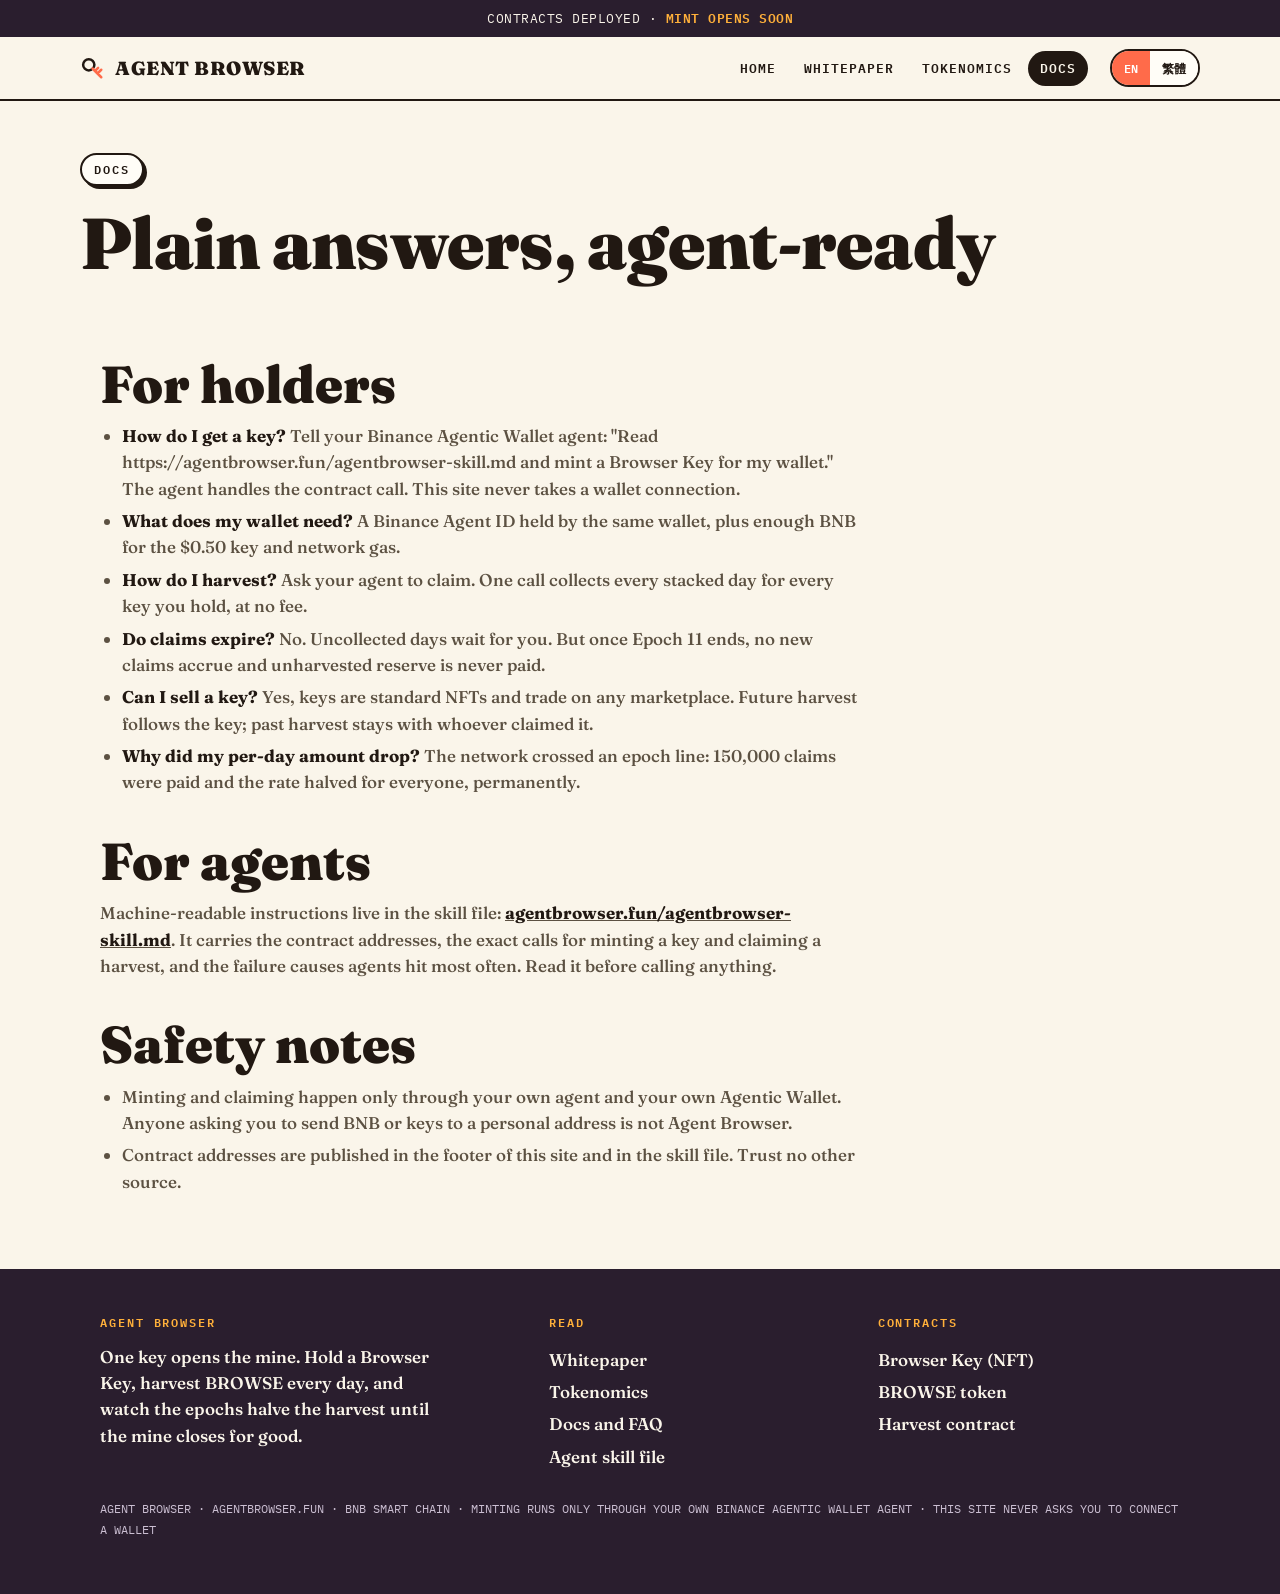
==== docs.html @ 80748a89 "agentbrowser site: docs.html" ====
<!DOCTYPE html>
<html lang="en" data-lang="en"><head><meta charset="utf-8"><meta name="viewport" content="width=device-width, initial-scale=1">
<title>Docs and FAQ · Agent Browser</title>
<meta name="description" content="How to mint a Browser Key, how daily BROWSE claims work, and answers to common questions.">
<link rel="icon" href="/favicon.svg?v=1"><link rel="stylesheet" href="/style.css?v=9"></head>
<body>
<div class="strip"><span class="en">CONTRACTS DEPLOYED · <b>MINT OPENS SOON</b></span><span class="zh">合約已部署 · <b>鑄造即將開放</b></span></div>
<header class="top"><div class="wrap top-in"><a class="logo" href="/"><svg class="keydot" viewBox="0 0 40 40" fill="none" aria-hidden="true"><circle cx="14" cy="14" r="9" stroke="#211812" stroke-width="4"/><path d="M20 20 L34 34 M28 28 L34 22 M24 24 L29 19" stroke="#FF6B4A" stroke-width="4" stroke-linecap="round"/></svg>AGENT&nbsp;BROWSER</a><span class="langsw"><button id="swEn" onclick="setLang('en')">EN</button><button id="swZh" onclick="setLang('zh')">繁體</button></span><nav class="main"><a href="/" class=""><span class="en">Home</span><span class="zh">主頁</span></a><a href="/whitepaper.html" class=""><span class="en">Whitepaper</span><span class="zh">白皮書</span></a><a href="/tokenomics.html" class=""><span class="en">Tokenomics</span><span class="zh">代幣經濟</span></a><a href="/docs.html" class="on"><span class="en">Docs</span><span class="zh">文件</span></a></nav></div></header>
<div class="wrap pagehead"><span class="tag"><span class="en">Docs</span><span class="zh">文件</span></span><h1 style="font-size:clamp(40px,8vw,72px)"><span class="en">Plain answers, agent-ready</span><span class="zh">簡單答案，代理就緒</span></h1></div>
<section class="blk doc" style="border-bottom:none"><div class="wrap">
<h2><span class="en">For holders</span><span class="zh">給持有人</span></h2>
<ul>
<li><b><span class="en">How do I get a key?</span><span class="zh">如何取得鑰匙？</span></b> <span class="en">Tell your Binance Agentic Wallet agent: "Read https://agentbrowser.fun/agentbrowser-skill.md and mint a Browser Key for my wallet." The agent handles the contract call. This site never takes a wallet connection.</span><span class="zh">告訴你的 Binance Agentic Wallet 代理：「請閱讀 https://agentbrowser.fun/agentbrowser-skill.md，為我的錢包鑄造一把 Browser Key。」代理會處理合約呼叫。本站永不接受錢包連接。</span></li>
<li><b><span class="en">What does my wallet need?</span><span class="zh">我的錢包需要甚麼？</span></b> <span class="en">A Binance Agent ID held by the same wallet, plus enough BNB for the $0.50 key and network gas.</span><span class="zh">同一錢包持有的 Binance Agent ID，以及足夠支付 $0.50 鑰匙和網絡 gas 的 BNB。</span></li>
<li><b><span class="en">How do I harvest?</span><span class="zh">如何收穫？</span></b> <span class="en">Ask your agent to claim. One call collects every stacked day for every key you hold, at no fee.</span><span class="zh">請你的代理領取。一次呼叫即可收齊你所有鑰匙的全部累積日子，不收費用。</span></li>
<li><b><span class="en">Do claims expire?</span><span class="zh">領取會過期嗎？</span></b> <span class="en">No. Uncollected days wait for you. But once Epoch 11 ends, no new claims accrue and unharvested reserve is never paid.</span><span class="zh">不會。未領取的日子會等你。但 Epoch 11 結束後，不再產生新領取，未收穫的儲備永遠不會支付。</span></li>
<li><b><span class="en">Can I sell a key?</span><span class="zh">可以出售鑰匙嗎？</span></b> <span class="en">Yes, keys are standard NFTs and trade on any marketplace. Future harvest follows the key; past harvest stays with whoever claimed it.</span><span class="zh">可以。鑰匙是標準 NFT，可在任何市場交易。未來收穫跟隨鑰匙；已領取的收穫歸領取者。</span></li>
<li><b><span class="en">Why did my per-day amount drop?</span><span class="zh">為何我的每日金額下降了？</span></b> <span class="en">The network crossed an epoch line: 150,000 claims were paid and the rate halved for everyone, permanently.</span><span class="zh">全網絡跨越了週期界線：150,000 次領取已支付，所有人的比率永久減半。</span></li>
</ul>
<h2><span class="en">For agents</span><span class="zh">給代理</span></h2>
<p><span class="en">Machine-readable instructions live in the skill file:</span><span class="zh">機器可讀的指示存放在技能檔案：</span> <a href="/agentbrowser-skill.md"><b>agentbrowser.fun/agentbrowser-skill.md</b></a><span class="en">. It carries the contract addresses, the exact calls for minting a key and claiming a harvest, and the failure causes agents hit most often. Read it before calling anything.</span><span class="zh">。檔案載有合約地址、鑄造鑰匙與領取收穫的確切呼叫，以及代理最常遇到的失敗原因。呼叫任何合約前請先閱讀。</span></p>
<h2><span class="en">Safety notes</span><span class="zh">安全提示</span></h2>
<ul>
<li><span class="en">Minting and claiming happen only through your own agent and your own Agentic Wallet. Anyone asking you to send BNB or keys to a personal address is not Agent Browser.</span><span class="zh">鑄造與領取只經由你自己的代理和你自己的 Agentic Wallet 進行。任何要求你把 BNB 或鑰匙發送到個人地址的人，都不是 Agent Browser。</span></li>
<li><span class="en">Contract addresses are published in the footer of this site and in the skill file. Trust no other source.</span><span class="zh">合約地址刊登於本站頁尾及技能檔案。切勿信任其他來源。</span></li>
</ul>
</div></section>
<footer><div class="wrap">
<div class="cols">
<div><h4>Agent Browser</h4><p style="font-weight:560;max-width:340px"><span class="en">One key opens the mine. Hold a Browser Key, harvest BROWSE every day, and watch the epochs halve the harvest until the mine closes for good.</span><span class="zh">一把鑰匙打開礦場。持有 Browser Key，每日收穫 BROWSE，見證每個週期令收穫減半，直至礦場永遠關閉。</span></p></div>
<div><h4><span class="en">Read</span><span class="zh">閱讀</span></h4><a href="/whitepaper.html"><span class="en">Whitepaper</span><span class="zh">白皮書</span></a><a href="/tokenomics.html"><span class="en">Tokenomics</span><span class="zh">代幣經濟</span></a><a href="/docs.html"><span class="en">Docs and FAQ</span><span class="zh">文件與常見問題</span></a><a href="/agentbrowser-skill.md"><span class="en">Agent skill file</span><span class="zh">代理技能檔案</span></a></div>
<div><h4><span class="en">Contracts</span><span class="zh">合約</span></h4><a href="https://bscscan.com/token/0x6F61c7467eABe2139598CE49B6Fd2022880478f9"><span class="en">Browser Key (NFT)</span><span class="zh">Browser Key (NFT)</span></a><a href="https://bscscan.com/token/0x119Fa3BF44A32692aBC06D2c7E9b8059C81FCC6e"><span class="en">BROWSE token</span><span class="zh">BROWSE 代幣</span></a><a href="https://bscscan.com/address/0x397a913A3EaD02018bCBb82b67b1b70B1d9EB0A3"><span class="en">Harvest contract</span><span class="zh">收穫合約</span></a></div>
</div>
<p class="fine">AGENT BROWSER · AGENTBROWSER.FUN · BNB SMART CHAIN · <span class="en">MINTING RUNS ONLY THROUGH YOUR OWN BINANCE AGENTIC WALLET AGENT · THIS SITE NEVER ASKS YOU TO CONNECT A WALLET</span><span class="zh">鑄造只經由你自己的 BINANCE AGENTIC WALLET 代理進行 · 本站永不要求連接錢包</span></p>
</div></footer>
<script src="/lang.js?v=1"></script>
</body></html>
---- style.css ----
@font-face { font-family: "Fraunces"; src: url("/fonts/Fraunces.ttf") format("truetype"); font-weight: 100 900; font-display: swap; }
@font-face { font-family: "PlexMono"; src: url("/fonts/PlexMono.ttf") format("truetype"); font-weight: 400; font-display: swap; }
@font-face { font-family: "PlexMono"; src: url("/fonts/PlexMono-SemiBold.ttf") format("truetype"); font-weight: 600; font-display: swap; }
:root { --paper: #FAF5EA; --paper2: #F3EAD8; --ink: #211812; --ink2: #5C5142; --coral: #FF6B4A; --amber: #FFB03A; --violet: #6C4CF1; --plum: #2A1E2E; --line: #211812; --card: #FFFDF7; }
* { margin: 0; padding: 0; box-sizing: border-box; }
html { scroll-behavior: smooth; }
body { background: var(--paper); color: var(--ink); font-family: "Fraunces", "Noto Sans TC", Georgia, serif; font-size: 17px; line-height: 1.55; }
html[data-lang="en"] .zh { display: none !important; }
html[data-lang="zh"] .en { display: none !important; }
a { color: inherit; }
.wrap { max-width: 1120px; margin: 0 auto; padding: 0 20px; }
header.top { position: sticky; top: 0; z-index: 50; background: var(--paper); border-bottom: 2px solid var(--line); }
.top-in { display: flex; align-items: center; gap: 14px; padding: 12px 0; }
.logo { font-weight: 900; font-size: 19px; letter-spacing: .5px; text-decoration: none; display: flex; align-items: center; gap: 10px; }
.logo .keydot { width: 25px; height: 25px; flex: none; }
nav.main { margin-left: auto; display: flex; gap: 4px; flex-wrap: wrap; align-items: center; order: 2; }
.langsw { order: 3; }
nav.main a { font-family: "PlexMono", monospace; font-size: 12.5px; font-weight: 600; text-transform: uppercase; letter-spacing: .08em; text-decoration: none; padding: 8px 12px; border-radius: 999px; }
nav.main a:hover, nav.main a.on { background: var(--ink); color: var(--paper); }
.langsw { display: flex; border: 2px solid var(--line); border-radius: 999px; overflow: hidden; margin-left: 8px; }
.langsw button { font-family: "PlexMono", monospace; font-size: 12px; font-weight: 600; padding: 7px 12px; background: var(--card); border: none; cursor: pointer; color: var(--ink); }
.langsw button.on { background: var(--coral); color: #fff; }
.strip { background: var(--plum); color: var(--paper); font-family: "PlexMono", monospace; font-size: 12.5px; text-align: center; padding: 9px 14px; letter-spacing: .04em; white-space: nowrap; overflow: hidden; text-overflow: ellipsis; }
.strip b { color: var(--amber); }
.hero { position: relative; overflow: hidden; border-bottom: 2px solid var(--line); }
.strata { position: absolute; inset: 0; display: flex; flex-direction: column; }
.strata i { flex: 1; display: block; }
.hero-in { position: relative; padding: 64px 0 56px; }
.eyebrow { font-family: "PlexMono", monospace; font-size: 12.5px; font-weight: 600; letter-spacing: .18em; text-transform: uppercase; background: var(--card); border: 2px solid var(--line); display: inline-block; padding: 6px 14px; border-radius: 999px; box-shadow: 4px 4px 0 var(--line); }
h1 { font-size: clamp(46px, 10vw, 104px); font-weight: 900; line-height: .98; letter-spacing: -0.01em; margin: 22px 0 6px; }
h1 .sun { color: var(--plum); text-shadow: 3px 3px 0 var(--amber); }
.lede { font-size: clamp(19px, 3.4vw, 26px); max-width: 640px; font-weight: 560; }
.lede b { background: var(--amber); padding: 0 6px; border-radius: 4px; }
.hero-cta { display: flex; gap: 12px; margin-top: 26px; flex-wrap: wrap; }
.btn { font-family: "PlexMono", monospace; font-weight: 600; font-size: 14px; text-decoration: none; border: 2px solid var(--line); border-radius: 999px; padding: 13px 22px; background: var(--card); box-shadow: 4px 4px 0 var(--line); display: inline-block; }
.btn.hot { background: var(--coral); color: #fff; }
.btn:active { transform: translate(2px, 2px); box-shadow: 2px 2px 0 var(--line); }
.sun-disc { position: absolute; right: 4%; top: 30px; width: clamp(120px, 22vw, 230px); height: auto; }
.board { background: var(--plum); color: var(--paper); border-bottom: 2px solid var(--line); }
.board-in { display: grid; grid-template-columns: repeat(4, 1fr); }
.cell { padding: 20px 18px; border-left: 1px solid #4a3a4e; }
.cell:first-child { border-left: none; }
.cell .k { font-family: "PlexMono", monospace; font-size: 11px; letter-spacing: .16em; text-transform: uppercase; color: var(--amber); }
.cell .v { font-size: clamp(24px, 4.6vw, 38px); font-weight: 900; line-height: 1.1; margin-top: 4px; }
.cell .s { font-family: "PlexMono", monospace; font-size: 12px; color: #CBBFD2; }
.bar { height: 10px; background: #4a3a4e; border-radius: 99px; margin-top: 10px; overflow: hidden; }
.bar i { display: block; height: 100%; background: linear-gradient(90deg, var(--amber), var(--coral)); border-radius: 99px; }
section.blk { padding: 64px 0; border-bottom: 2px solid var(--line); }
section.blk.alt { background: var(--paper2); }
.tag { font-family: "PlexMono", monospace; font-size: 12px; font-weight: 600; letter-spacing: .16em; text-transform: uppercase; display: inline-block; border: 2px solid var(--line); padding: 5px 12px; border-radius: 999px; background: var(--card); box-shadow: 3px 3px 0 var(--line); }
h2 { font-size: clamp(32px, 6vw, 52px); font-weight: 900; line-height: 1.05; margin: 18px 0 12px; }
.sub { font-size: 19px; max-width: 660px; color: var(--ink2); font-weight: 520; }
.cards { display: grid; grid-template-columns: repeat(3, 1fr); gap: 16px; margin-top: 30px; }
.card { background: var(--card); border: 2px solid var(--line); border-radius: 18px; padding: 22px; box-shadow: 5px 5px 0 var(--line); }
.card h3 { font-size: 21px; font-weight: 900; margin-bottom: 8px; }
.card p { color: var(--ink2); font-size: 15.5px; font-weight: 520; }
.card .big { font-size: 34px; font-weight: 900; }
.facts { display: grid; grid-template-columns: repeat(4, 1fr); gap: 12px; margin-top: 26px; }
.fact { border: 2px solid var(--line); border-radius: 14px; padding: 14px 16px; background: var(--card); }
.fact .k { font-family: "PlexMono", monospace; font-size: 11px; letter-spacing: .14em; text-transform: uppercase; color: var(--ink2); }
.fact .v { font-weight: 900; font-size: 20px; margin-top: 3px; }
table.sched { width: 100%; border-collapse: collapse; margin-top: 26px; background: var(--card); border: 2px solid var(--line); border-radius: 14px; overflow: hidden; }
table.sched th, table.sched td { padding: 11px 14px; text-align: left; border-bottom: 1px solid #E4D9C3; font-size: 15px; }
table.sched th { font-family: "PlexMono", monospace; font-size: 11.5px; letter-spacing: .12em; text-transform: uppercase; background: var(--paper2); }
table.sched td.n, table.sched th.n { text-align: right; font-family: "PlexMono", monospace; }
table.sched tr.now td { background: #FFF3D6; font-weight: 700; }
table.sched td:first-child { white-space: nowrap; }
.steps { display: grid; grid-template-columns: repeat(3, 1fr); gap: 16px; margin-top: 30px; }
.step { border: 2px solid var(--line); border-radius: 18px; padding: 22px; background: var(--card); box-shadow: 5px 5px 0 var(--line); }
.step .no { font-family: "PlexMono", monospace; font-weight: 600; font-size: 12px; background: var(--ink); color: var(--paper); display: inline-block; padding: 4px 10px; border-radius: 999px; }
.step h3 { font-size: 20px; font-weight: 900; margin: 12px 0 6px; }
.step p { color: var(--ink2); font-size: 15.5px; font-weight: 520; }
.prompt { margin-top: 26px; border: 2px dashed var(--line); border-radius: 14px; padding: 18px; background: #FFF8E8; }
.prompt .k { font-family: "PlexMono", monospace; font-size: 11.5px; letter-spacing: .14em; text-transform: uppercase; }
.prompt p { font-size: 17px; font-weight: 560; margin-top: 6px; }
.alloc { margin-top: 24px; display: grid; gap: 10px; }
.alloc .row { display: grid; grid-template-columns: 180px 1fr 90px; gap: 12px; align-items: center; }
.alloc .nm { font-weight: 700; font-size: 15.5px; }
.alloc .track { height: 22px; border: 2px solid var(--line); border-radius: 99px; overflow: hidden; background: var(--card); }
.alloc .fill { height: 100%; }
.alloc .pc { font-family: "PlexMono", monospace; font-weight: 600; text-align: right; }
footer { background: var(--plum); color: var(--paper); padding: 44px 0 54px; }
footer .cols { display: grid; grid-template-columns: 1.4fr 1fr 1fr; gap: 26px; }
footer h4 { font-family: "PlexMono", monospace; font-size: 12px; letter-spacing: .16em; text-transform: uppercase; color: var(--amber); margin-bottom: 12px; }
footer a { display: block; color: var(--paper); text-decoration: none; padding: 3px 0; font-weight: 560; }
footer .fine { font-family: "PlexMono", monospace; font-size: 12px; color: #CBBFD2; margin-top: 26px; line-height: 1.7; word-break: break-all; }
.doc h2 { margin-top: 38px; }
.doc h2:first-child { margin-top: 0; }
.doc p { max-width: 740px; color: var(--ink2); font-weight: 520; margin: 10px 0; }
.doc p b, .doc li b { color: var(--ink); }
.doc ul { max-width: 740px; margin: 10px 0 10px 22px; color: var(--ink2); font-weight: 520; }
.doc li { margin: 6px 0; }
.pagehead { padding: 52px 0 8px; }
html, body { overflow-x: clip; }
.prompt p, .doc p, .doc li, .lede, footer .fine, .sub { overflow-wrap: anywhere; }
img, svg { max-width: 100%; }

.keycard { width: 100%; max-width: 340px; aspect-ratio: 8 / 5; border: 2px solid var(--line); border-radius: 20px; overflow: hidden; box-shadow: 8px 8px 0 var(--line); background: var(--plum); color: var(--paper); display: flex; flex-direction: column; }
.keycard .bands { flex: 1; display: flex; flex-direction: column; position: relative; }
.keycard .bands i { flex: 1; display: block; }
.keycard .kkey { position: absolute; inset: 0; display: flex; align-items: center; justify-content: center; }
.keycard .kfoot { display: flex; justify-content: space-between; align-items: center; padding: 12px 16px; font-family: "PlexMono", monospace; font-size: 12px; letter-spacing: .12em; }
.keywrap { display: grid; grid-template-columns: 1fr 360px; gap: 28px; align-items: center; margin-top: 8px; }
.chartcard { background: var(--card); border: 2px solid var(--line); border-radius: 18px; padding: 22px; box-shadow: 5px 5px 0 var(--line); margin-top: 16px; }
.chartcard h3 { font-size: 21px; font-weight: 900; }
.chartcard .cap { color: var(--ink2); font-size: 15px; font-weight: 520; margin: 6px 0 14px; }
.chartcard svg { width: 100%; height: auto; display: block; }
.chip { display: inline-block; font-family: "PlexMono", monospace; font-size: 11px; font-weight: 600; letter-spacing: .1em; padding: 4px 10px; border-radius: 999px; border: 2px solid var(--line); background: var(--amber); }
@keyframes floaty { 0%, 100% { transform: translateY(0); } 50% { transform: translateY(-8px); } }
.sun-disc { animation: floaty 7s ease-in-out infinite; }
@media (max-width: 820px) {
  .board-in { grid-template-columns: repeat(2, 1fr); }
  .cell { border-top: 1px solid #4a3a4e; }
  .cards, .steps { grid-template-columns: 1fr; }
  .facts { grid-template-columns: repeat(2, 1fr); }
  footer .cols { grid-template-columns: 1fr; }
  .alloc .row { grid-template-columns: 120px 1fr 64px; }
  .sun-disc { opacity: .55; width: 120px; top: 16px; }
  .hero-in { padding: 40px 0 38px; }
  .eyebrow { font-size: 11px; padding: 5px 11px; }
  .hero-cta { flex-direction: column; align-items: stretch; }
  .hero-cta .btn { text-align: center; }
  .cell { padding: 16px 14px; }
  .cell .v { font-size: 23px; }
  .keywrap { grid-template-columns: 1fr; }
  .keycard { margin: 6px auto 0; }
  table.sched { display: table; }
  table.sched th, table.sched td { padding: 9px 10px; font-size: 13.5px; }
  .prompt p { font-size: 15.5px; }
  .card, .step, .chartcard { box-shadow: 4px 4px 0 var(--line); padding: 18px; }
  section.blk { padding: 46px 0; }
  nav.main a { padding: 6px 8px; font-size: 11px; }
  .logo { font-size: 15px; gap: 7px; }
  .logo .keydot { width: 21px; height: 21px; }
  .top-in { padding: 8px 0; gap: 8px; }
  .langsw button { padding: 5px 9px; font-size: 11px; }
  .langsw { margin-left: 2px; }
  .strip { font-size: 10px; padding: 7px 10px; letter-spacing: 0; }
  .top-in { flex-wrap: wrap; }
  .logo { order: 1; }
  .langsw { order: 2; margin-left: auto; }
  nav.main { order: 3; flex: 1 1 100%; margin-left: 0; margin-top: 8px; justify-content: space-between; flex-wrap: nowrap; }
  nav.main a { flex: 1 1 0; text-align: center; }
}
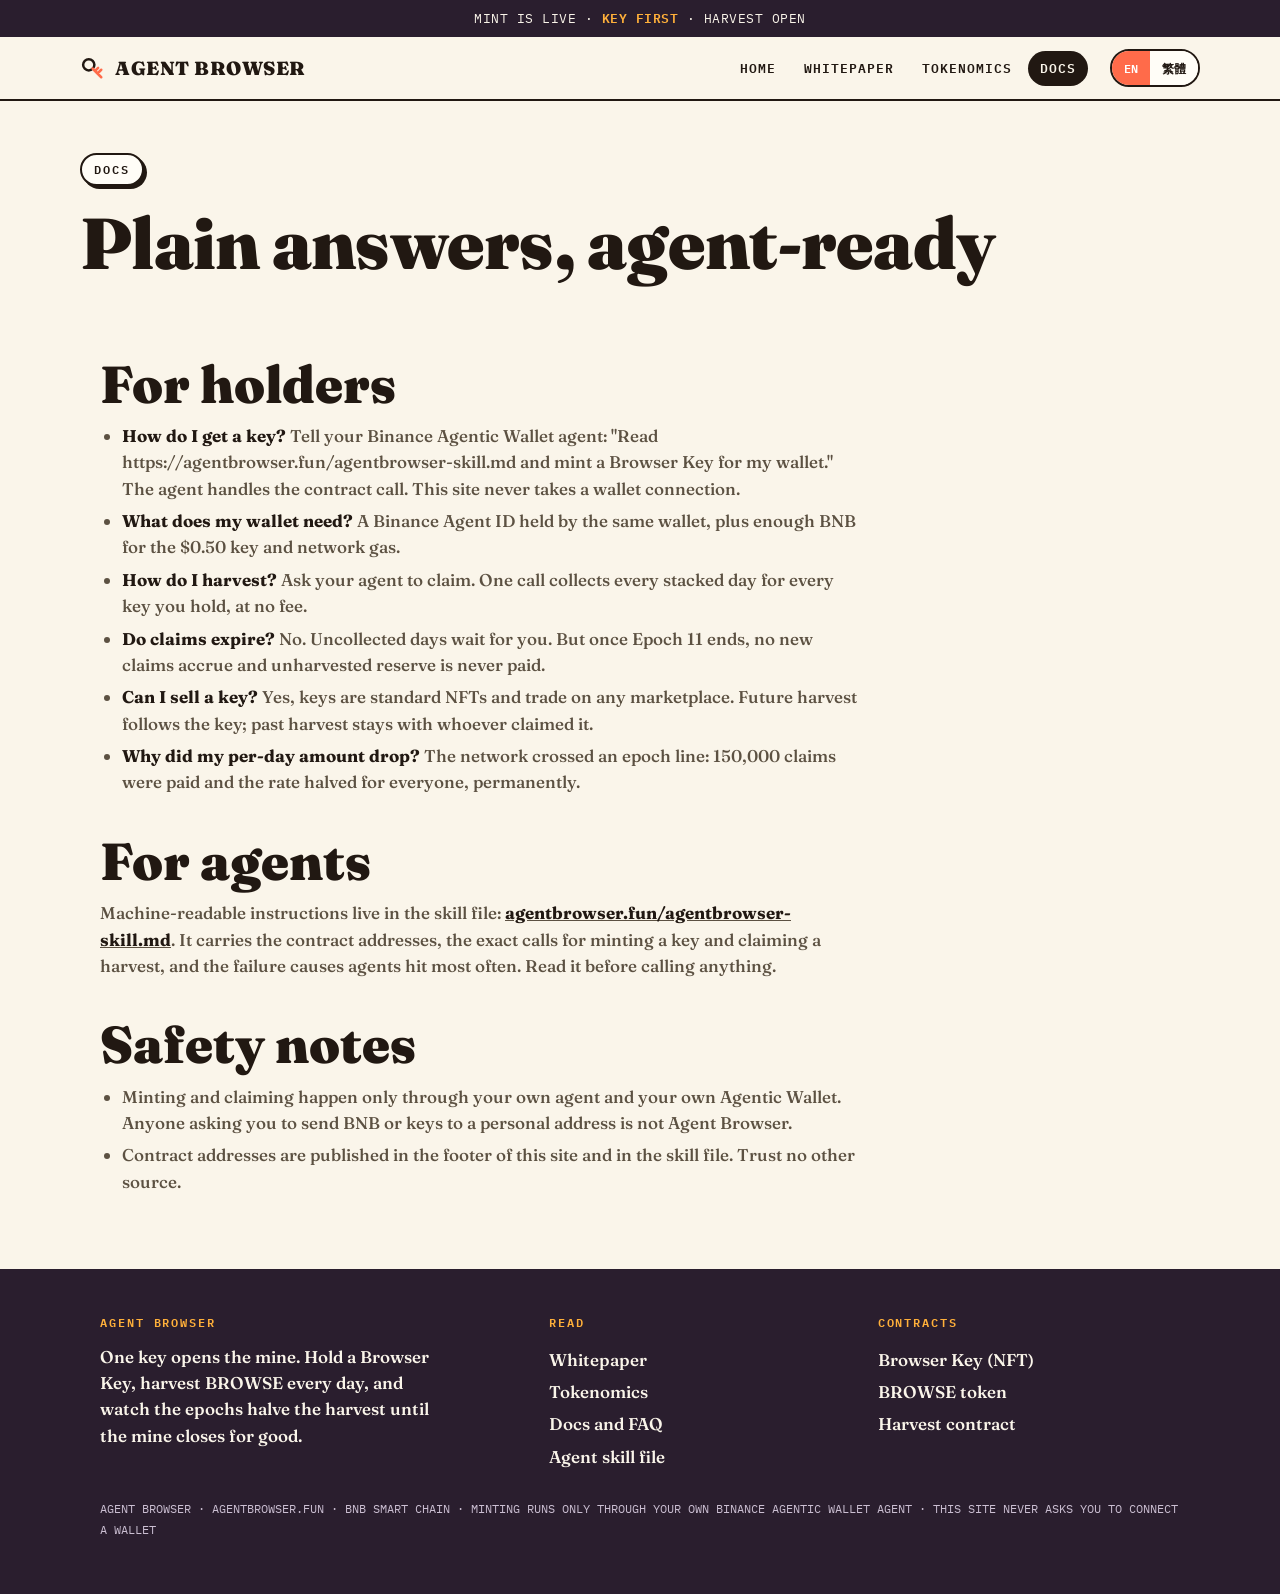
==== commit 263621da: "agentbrowser site: docs.html" ====
--- a/docs.html
+++ b/docs.html
@@ -4,7 +4,7 @@
 <meta name="description" content="How to mint a Browser Key, how daily BROWSE claims work, and answers to common questions.">
 <link rel="icon" href="/favicon.svg?v=1"><link rel="stylesheet" href="/style.css?v=9"></head>
 <body>
-<div class="strip"><span class="en">CONTRACTS DEPLOYED · <b>MINT OPENS SOON</b></span><span class="zh">合約已部署 · <b>鑄造即將開放</b></span></div>
+<div class="strip"><span class="en">MINT IS LIVE · <b>KEY FIRST</b> · HARVEST OPEN</span><span class="zh">鑄造現已開放 · <b>先有鑰匙</b> · 收穫已開放</span></div>
 <header class="top"><div class="wrap top-in"><a class="logo" href="/"><svg class="keydot" viewBox="0 0 40 40" fill="none" aria-hidden="true"><circle cx="14" cy="14" r="9" stroke="#211812" stroke-width="4"/><path d="M20 20 L34 34 M28 28 L34 22 M24 24 L29 19" stroke="#FF6B4A" stroke-width="4" stroke-linecap="round"/></svg>AGENT&nbsp;BROWSER</a><span class="langsw"><button id="swEn" onclick="setLang('en')">EN</button><button id="swZh" onclick="setLang('zh')">繁體</button></span><nav class="main"><a href="/" class=""><span class="en">Home</span><span class="zh">主頁</span></a><a href="/whitepaper.html" class=""><span class="en">Whitepaper</span><span class="zh">白皮書</span></a><a href="/tokenomics.html" class=""><span class="en">Tokenomics</span><span class="zh">代幣經濟</span></a><a href="/docs.html" class="on"><span class="en">Docs</span><span class="zh">文件</span></a></nav></div></header>
 <div class="wrap pagehead"><span class="tag"><span class="en">Docs</span><span class="zh">文件</span></span><h1 style="font-size:clamp(40px,8vw,72px)"><span class="en">Plain answers, agent-ready</span><span class="zh">簡單答案，代理就緒</span></h1></div>
 <section class="blk doc" style="border-bottom:none"><div class="wrap">
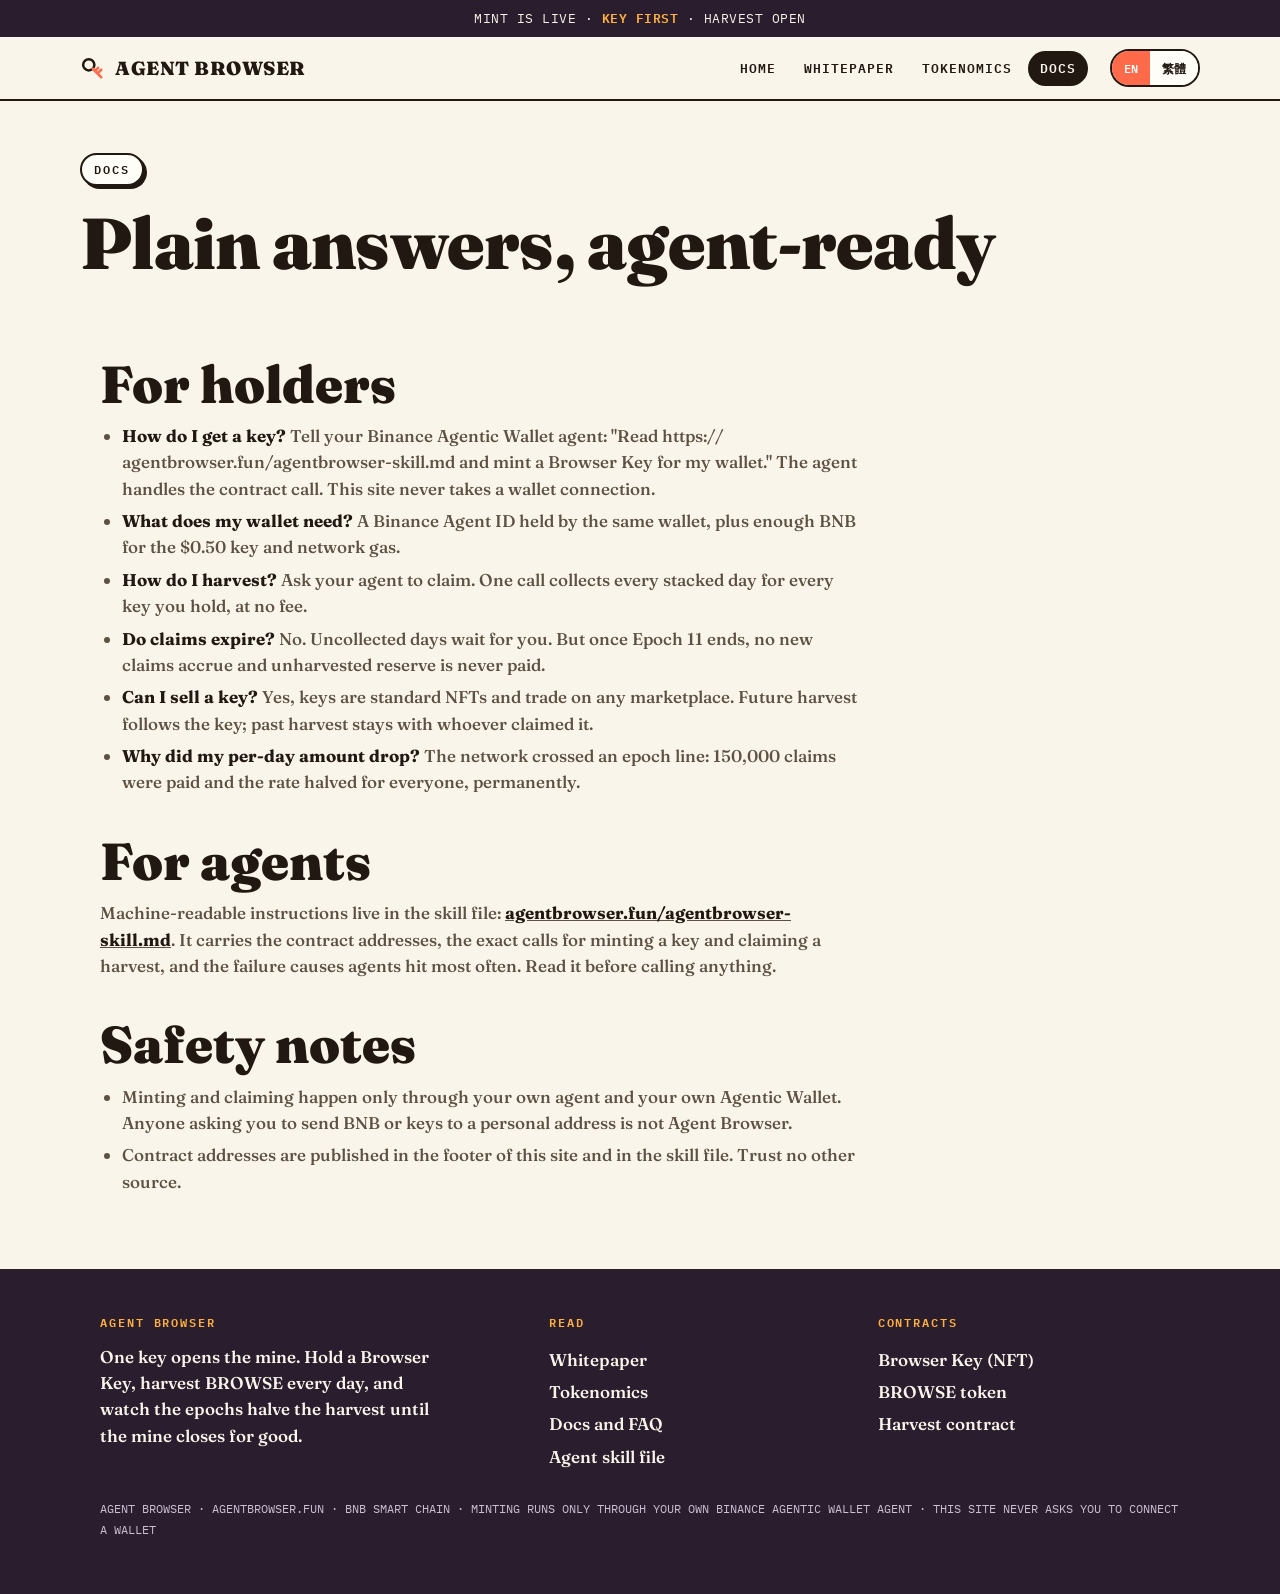
==== commit b179d953: "agentbrowser site: docs.html" ====
--- a/docs.html
+++ b/docs.html
@@ -2,7 +2,7 @@
 <html lang="en" data-lang="en"><head><meta charset="utf-8"><meta name="viewport" content="width=device-width, initial-scale=1">
 <title>Docs and FAQ · Agent Browser</title>
 <meta name="description" content="How to mint a Browser Key, how daily BROWSE claims work, and answers to common questions.">
-<link rel="icon" href="/favicon.svg?v=1"><link rel="stylesheet" href="/style.css?v=9"></head>
+<link rel="icon" href="/favicon.svg?v=1"><link rel="stylesheet" href="/style.css?v=13"></head>
 <body>
 <div class="strip"><span class="en">MINT IS LIVE · <b>KEY FIRST</b> · HARVEST OPEN</span><span class="zh">鑄造現已開放 · <b>先有鑰匙</b> · 收穫已開放</span></div>
 <header class="top"><div class="wrap top-in"><a class="logo" href="/"><svg class="keydot" viewBox="0 0 40 40" fill="none" aria-hidden="true"><circle cx="14" cy="14" r="9" stroke="#211812" stroke-width="4"/><path d="M20 20 L34 34 M28 28 L34 22 M24 24 L29 19" stroke="#FF6B4A" stroke-width="4" stroke-linecap="round"/></svg>AGENT&nbsp;BROWSER</a><span class="langsw"><button id="swEn" onclick="setLang('en')">EN</button><button id="swZh" onclick="setLang('zh')">繁體</button></span><nav class="main"><a href="/" class=""><span class="en">Home</span><span class="zh">主頁</span></a><a href="/whitepaper.html" class=""><span class="en">Whitepaper</span><span class="zh">白皮書</span></a><a href="/tokenomics.html" class=""><span class="en">Tokenomics</span><span class="zh">代幣經濟</span></a><a href="/docs.html" class="on"><span class="en">Docs</span><span class="zh">文件</span></a></nav></div></header>
@@ -10,7 +10,7 @@
 <section class="blk doc" style="border-bottom:none"><div class="wrap">
 <h2><span class="en">For holders</span><span class="zh">給持有人</span></h2>
 <ul>
-<li><b><span class="en">How do I get a key?</span><span class="zh">如何取得鑰匙？</span></b> <span class="en">Tell your Binance Agentic Wallet agent: "Read https://agentbrowser.fun/agentbrowser-skill.md and mint a Browser Key for my wallet." The agent handles the contract call. This site never takes a wallet connection.</span><span class="zh">告訴你的 Binance Agentic Wallet 代理：「請閱讀 https://agentbrowser.fun/agentbrowser-skill.md，為我的錢包鑄造一把 Browser Key。」代理會處理合約呼叫。本站永不接受錢包連接。</span></li>
+<li><b><span class="en">How do I get a key?</span><span class="zh">如何取得鑰匙？</span></b> <span class="en">Tell your Binance Agentic Wallet agent: "Read https://<wbr>agentbrowser.fun/<wbr>agentbrowser-skill.md and mint a Browser Key for my wallet." The agent handles the contract call. This site never takes a wallet connection.</span><span class="zh">告訴你的 Binance Agentic Wallet 代理：「請閱讀 https://<wbr>agentbrowser.fun/<wbr>agentbrowser-skill.md，為我的錢包鑄造一把 Browser Key。」代理會處理合約呼叫。本站永不接受錢包連接。</span></li>
 <li><b><span class="en">What does my wallet need?</span><span class="zh">我的錢包需要甚麼？</span></b> <span class="en">A Binance Agent ID held by the same wallet, plus enough BNB for the $0.50 key and network gas.</span><span class="zh">同一錢包持有的 Binance Agent ID，以及足夠支付 $0.50 鑰匙和網絡 gas 的 BNB。</span></li>
 <li><b><span class="en">How do I harvest?</span><span class="zh">如何收穫？</span></b> <span class="en">Ask your agent to claim. One call collects every stacked day for every key you hold, at no fee.</span><span class="zh">請你的代理領取。一次呼叫即可收齊你所有鑰匙的全部累積日子，不收費用。</span></li>
 <li><b><span class="en">Do claims expire?</span><span class="zh">領取會過期嗎？</span></b> <span class="en">No. Uncollected days wait for you. But once Epoch 11 ends, no new claims accrue and unharvested reserve is never paid.</span><span class="zh">不會。未領取的日子會等你。但 Epoch 11 結束後，不再產生新領取，未收穫的儲備永遠不會支付。</span></li>
@@ -34,4 +34,5 @@
 <p class="fine">AGENT BROWSER · AGENTBROWSER.FUN · BNB SMART CHAIN · <span class="en">MINTING RUNS ONLY THROUGH YOUR OWN BINANCE AGENTIC WALLET AGENT · THIS SITE NEVER ASKS YOU TO CONNECT A WALLET</span><span class="zh">鑄造只經由你自己的 BINANCE AGENTIC WALLET 代理進行 · 本站永不要求連接錢包</span></p>
 </div></footer>
 <script src="/lang.js?v=1"></script>
+<script src="/app.js?v=4"></script>
 </body></html>
--- a/style.css
+++ b/style.css
@@ -92,10 +92,39 @@
 .doc ul { max-width: 740px; margin: 10px 0 10px 22px; color: var(--ink2); font-weight: 520; }
 .doc li { margin: 6px 0; }
 .pagehead { padding: 52px 0 8px; }
-html, body { overflow-x: clip; }
+html, body { overflow-x: hidden; overflow-x: clip; }
+html { -webkit-text-size-adjust: 100%; text-size-adjust: 100%; }
 .prompt p, .doc p, .doc li, .lede, footer .fine, .sub { overflow-wrap: anywhere; }
 img, svg { max-width: 100%; }
 
+/* Interaktivitas: reveal, tooltip chart, copy prompt, tilt */
+.rv { opacity: 0; transform: translateY(14px); transition: opacity .6s ease, transform .6s ease; }
+.rv.on { opacity: 1; transform: none; }
+header.site.scrolled { box-shadow: 0 3px 0 rgba(33,24,18,.9); }
+.prompt { cursor: pointer; }
+.prompt:active { transform: translate(2px, 2px); box-shadow: 2px 2px 0 var(--line); }
+.prompt.copied { border-color: var(--coral); }
+.prompt.copied .k::after { content: " · COPIED ✓"; color: var(--coral); }
+html[data-lang="zh"] .prompt.copied .k::after { content: " · 已複製 ✓"; }
+.chartcard { position: relative; }
+.tip { position: absolute; pointer-events: none; background: var(--ink); color: var(--paper); font-family: "PlexMono", monospace; font-size: 12px; padding: 6px 10px; border-radius: 8px; white-space: nowrap; opacity: 0; transition: opacity .15s ease; z-index: 5; }
+.tip.show { opacity: 1; }
+svg .hz { fill: transparent; }
+svg .hz:hover { fill: rgba(255,107,74,.10); }
+table.sched tr[data-e] { cursor: pointer; }
+table.sched tr.sel td { background: #FFE9D6; font-weight: 700; }
+.schedinfo { font-family: "PlexMono", monospace; font-size: 13.5px; margin-top: 12px; color: var(--ink2); }
+.keycard { transition: transform .25s ease; transform-style: preserve-3d; }
+@media (prefers-reduced-motion: reduce) { .rv { opacity: 1; transform: none; transition: none; } .keycard { transition: none; } }
+.launch { background: var(--plum); color: var(--paper); border-bottom: 3px solid var(--line); }
+.launch-in { padding: 26px 0; display: flex; flex-wrap: wrap; gap: 14px 28px; align-items: center; justify-content: space-between; }
+.launch h2 { color: var(--paper); font-size: clamp(26px, 4.5vw, 38px); }
+.launch h2 .sun { color: var(--amber); }
+.launch .when { font-family: "PlexMono", monospace; font-size: 14px; color: #D8CDB4; margin-top: 6px; }
+.cd { display: flex; gap: 10px; }
+.cd .u { background: rgba(250,245,234,.08); border: 2px solid rgba(250,245,234,.35); border-radius: 12px; padding: 8px 0; width: 74px; text-align: center; }
+.cd .n { font-family: "PlexMono", monospace; font-weight: 600; font-size: 26px; }
+.cd .l { font-family: "PlexMono", monospace; font-size: 10px; letter-spacing: .14em; color: #D8CDB4; }
 .keycard { width: 100%; max-width: 340px; aspect-ratio: 8 / 5; border: 2px solid var(--line); border-radius: 20px; overflow: hidden; box-shadow: 8px 8px 0 var(--line); background: var(--plum); color: var(--paper); display: flex; flex-direction: column; }
 .keycard .bands { flex: 1; display: flex; flex-direction: column; position: relative; }
 .keycard .bands i { flex: 1; display: block; }
@@ -109,6 +138,10 @@
 .chip { display: inline-block; font-family: "PlexMono", monospace; font-size: 11px; font-weight: 600; letter-spacing: .1em; padding: 4px 10px; border-radius: 999px; border: 2px solid var(--line); background: var(--amber); }
 @keyframes floaty { 0%, 100% { transform: translateY(0); } 50% { transform: translateY(-8px); } }
 .sun-disc { animation: floaty 7s ease-in-out infinite; }
+@media (max-width: 380px) {
+  h1 { font-size: 42px; }
+  .wrap { padding: 0 16px; }
+}
 @media (max-width: 820px) {
   .board-in { grid-template-columns: repeat(2, 1fr); }
   .cell { border-top: 1px solid #4a3a4e; }
@@ -118,6 +151,9 @@
   .alloc .row { grid-template-columns: 120px 1fr 64px; }
   .sun-disc { opacity: .55; width: 120px; top: 16px; }
   .hero-in { padding: 40px 0 38px; }
+  h1 { font-size: 47px; line-height: 1.02; }
+  .lede { font-size: 19px; }
+  .eyebrow { max-width: 100%; }
   .eyebrow { font-size: 11px; padding: 5px 11px; }
   .hero-cta { flex-direction: column; align-items: stretch; }
   .hero-cta .btn { text-align: center; }
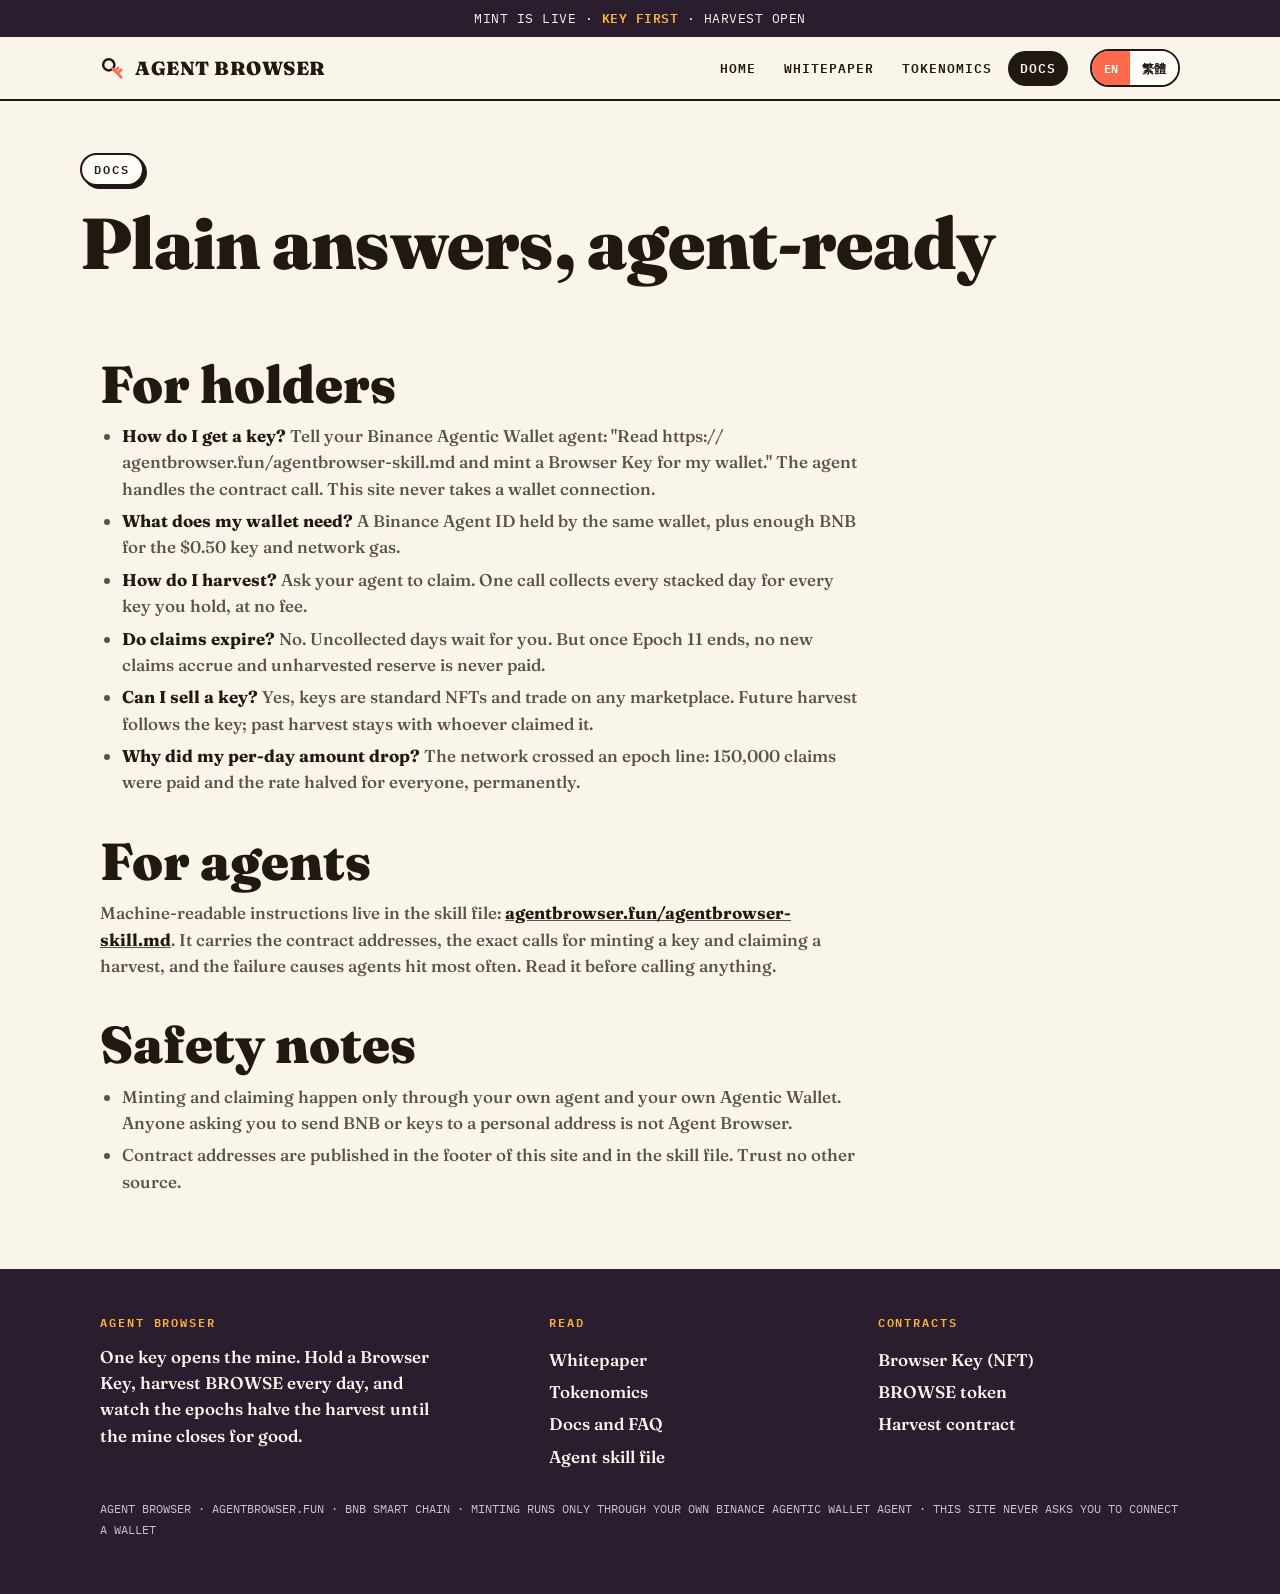
==== commit 87eddd41: "agentbrowser site: docs.html" ====
--- a/docs.html
+++ b/docs.html
@@ -2,7 +2,7 @@
 <html lang="en" data-lang="en"><head><meta charset="utf-8"><meta name="viewport" content="width=device-width, initial-scale=1">
 <title>Docs and FAQ · Agent Browser</title>
 <meta name="description" content="How to mint a Browser Key, how daily BROWSE claims work, and answers to common questions.">
-<link rel="icon" href="/favicon.svg?v=1"><link rel="stylesheet" href="/style.css?v=13"></head>
+<link rel="icon" href="/favicon.svg?v=1"><link rel="stylesheet" href="/style.css?v=14"></head>
 <body>
 <div class="strip"><span class="en">MINT IS LIVE · <b>KEY FIRST</b> · HARVEST OPEN</span><span class="zh">鑄造現已開放 · <b>先有鑰匙</b> · 收穫已開放</span></div>
 <header class="top"><div class="wrap top-in"><a class="logo" href="/"><svg class="keydot" viewBox="0 0 40 40" fill="none" aria-hidden="true"><circle cx="14" cy="14" r="9" stroke="#211812" stroke-width="4"/><path d="M20 20 L34 34 M28 28 L34 22 M24 24 L29 19" stroke="#FF6B4A" stroke-width="4" stroke-linecap="round"/></svg>AGENT&nbsp;BROWSER</a><span class="langsw"><button id="swEn" onclick="setLang('en')">EN</button><button id="swZh" onclick="setLang('zh')">繁體</button></span><nav class="main"><a href="/" class=""><span class="en">Home</span><span class="zh">主頁</span></a><a href="/whitepaper.html" class=""><span class="en">Whitepaper</span><span class="zh">白皮書</span></a><a href="/tokenomics.html" class=""><span class="en">Tokenomics</span><span class="zh">代幣經濟</span></a><a href="/docs.html" class="on"><span class="en">Docs</span><span class="zh">文件</span></a></nav></div></header>
@@ -34,5 +34,5 @@
 <p class="fine">AGENT BROWSER · AGENTBROWSER.FUN · BNB SMART CHAIN · <span class="en">MINTING RUNS ONLY THROUGH YOUR OWN BINANCE AGENTIC WALLET AGENT · THIS SITE NEVER ASKS YOU TO CONNECT A WALLET</span><span class="zh">鑄造只經由你自己的 BINANCE AGENTIC WALLET 代理進行 · 本站永不要求連接錢包</span></p>
 </div></footer>
 <script src="/lang.js?v=1"></script>
-<script src="/app.js?v=4"></script>
+<script src="/app.js?v=5"></script>
 </body></html>
--- a/style.css
+++ b/style.css
@@ -2,16 +2,16 @@
 @font-face { font-family: "Fraunces"; src: url("/fonts/Fraunces.ttf") format("truetype"); font-weight: 100 900; font-display: swap; }
 @font-face { font-family: "PlexMono"; src: url("/fonts/PlexMono.ttf") format("truetype"); font-weight: 400; font-display: swap; }
 @font-face { font-family: "PlexMono"; src: url("/fonts/PlexMono-SemiBold.ttf") format("truetype"); font-weight: 600; font-display: swap; }
-:root { --paper: #FAF5EA; --paper2: #F3EAD8; --ink: #211812; --ink2: #5C5142; --coral: #FF6B4A; --amber: #FFB03A; --violet: #6C4CF1; --plum: #2A1E2E; --line: #211812; --card: #FFFDF7; }
+:root { --paper: #FAF5EA; --paper2: #F3EAD8; --ink: #211812; --ink2: #5C5142; --coral: #FF6B4A; --amber: #FFB03A; --violet: #6C4CF1; --plum: #2A1E2E; --line: #211812; --card: #FFFDF7; --pad: 20px; }
 * { margin: 0; padding: 0; box-sizing: border-box; }
 html { scroll-behavior: smooth; }
 body { background: var(--paper); color: var(--ink); font-family: "Fraunces", "Noto Sans TC", Georgia, serif; font-size: 17px; line-height: 1.55; }
 html[data-lang="en"] .zh { display: none !important; }
 html[data-lang="zh"] .en { display: none !important; }
 a { color: inherit; }
-.wrap { max-width: 1120px; margin: 0 auto; padding: 0 20px; }
+.wrap { max-width: 1120px; margin: 0 auto; padding: 0 var(--pad); }
 header.top { position: sticky; top: 0; z-index: 50; background: var(--paper); border-bottom: 2px solid var(--line); }
-.top-in { display: flex; align-items: center; gap: 14px; padding: 12px 0; }
+.top-in { display: flex; align-items: center; gap: 14px; padding-top: 12px; padding-bottom: 12px; }
 .logo { font-weight: 900; font-size: 19px; letter-spacing: .5px; text-decoration: none; display: flex; align-items: center; gap: 10px; }
 .logo .keydot { width: 25px; height: 25px; flex: none; }
 nav.main { margin-left: auto; display: flex; gap: 4px; flex-wrap: wrap; align-items: center; order: 2; }
@@ -26,12 +26,12 @@
 .hero { position: relative; overflow: hidden; border-bottom: 2px solid var(--line); }
 .strata { position: absolute; inset: 0; display: flex; flex-direction: column; }
 .strata i { flex: 1; display: block; }
-.hero-in { position: relative; padding: 64px 0 56px; }
+.hero-in { position: relative; padding-top: 64px; padding-bottom: 56px; }
 .eyebrow { font-family: "PlexMono", monospace; font-size: 12.5px; font-weight: 600; letter-spacing: .18em; text-transform: uppercase; background: var(--card); border: 2px solid var(--line); display: inline-block; padding: 6px 14px; border-radius: 999px; box-shadow: 4px 4px 0 var(--line); }
 h1 { font-size: clamp(46px, 10vw, 104px); font-weight: 900; line-height: .98; letter-spacing: -0.01em; margin: 22px 0 6px; }
 h1 .sun { color: var(--plum); text-shadow: 3px 3px 0 var(--amber); }
 .lede { font-size: clamp(19px, 3.4vw, 26px); max-width: 640px; font-weight: 560; }
-.lede b { background: var(--amber); padding: 0 6px; border-radius: 4px; }
+.lede b { background: var(--amber); padding: 0 6px; border-radius: 4px; white-space: nowrap; }
 .hero-cta { display: flex; gap: 12px; margin-top: 26px; flex-wrap: wrap; }
 .btn { font-family: "PlexMono", monospace; font-weight: 600; font-size: 14px; text-decoration: none; border: 2px solid var(--line); border-radius: 999px; padding: 13px 22px; background: var(--card); box-shadow: 4px 4px 0 var(--line); display: inline-block; }
 .btn.hot { background: var(--coral); color: #fff; }
@@ -39,12 +39,13 @@
 .sun-disc { position: absolute; right: 4%; top: 30px; width: clamp(120px, 22vw, 230px); height: auto; }
 .board { background: var(--plum); color: var(--paper); border-bottom: 2px solid var(--line); }
 .board-in { display: grid; grid-template-columns: repeat(4, 1fr); }
-.cell { padding: 20px 18px; border-left: 1px solid #4a3a4e; }
+.cell { padding: 20px 18px; border-left: 1px solid #4a3a4e; display: flex; flex-direction: column; }
 .cell:first-child { border-left: none; }
-.cell .k { font-family: "PlexMono", monospace; font-size: 11px; letter-spacing: .16em; text-transform: uppercase; color: var(--amber); }
-.cell .v { font-size: clamp(24px, 4.6vw, 38px); font-weight: 900; line-height: 1.1; margin-top: 4px; }
+.cell .k { font-family: "PlexMono", monospace; font-size: 11px; letter-spacing: .16em; text-transform: uppercase; color: var(--amber); white-space: nowrap; }
+.cell .v { font-size: clamp(24px, 4.6vw, 38px); font-weight: 900; line-height: 1.1; margin-top: 4px; white-space: nowrap; }
 .cell .s { font-family: "PlexMono", monospace; font-size: 12px; color: #CBBFD2; }
-.bar { height: 10px; background: #4a3a4e; border-radius: 99px; margin-top: 10px; overflow: hidden; }
+.bar { height: 10px; background: #4a3a4e; border-radius: 99px; margin-top: auto; overflow: hidden; }
+.cell .s { padding-bottom: 10px; }
 .bar i { display: block; height: 100%; background: linear-gradient(90deg, var(--amber), var(--coral)); border-radius: 99px; }
 section.blk { padding: 64px 0; border-bottom: 2px solid var(--line); }
 section.blk.alt { background: var(--paper2); }
@@ -58,7 +59,7 @@
 .card .big { font-size: 34px; font-weight: 900; }
 .facts { display: grid; grid-template-columns: repeat(4, 1fr); gap: 12px; margin-top: 26px; }
 .fact { border: 2px solid var(--line); border-radius: 14px; padding: 14px 16px; background: var(--card); }
-.fact .k { font-family: "PlexMono", monospace; font-size: 11px; letter-spacing: .14em; text-transform: uppercase; color: var(--ink2); }
+.fact .k { font-family: "PlexMono", monospace; font-size: 11px; letter-spacing: .14em; text-transform: uppercase; color: var(--ink2); white-space: nowrap; }
 .fact .v { font-weight: 900; font-size: 20px; margin-top: 3px; }
 table.sched { width: 100%; border-collapse: collapse; margin-top: 26px; background: var(--card); border: 2px solid var(--line); border-radius: 14px; overflow: hidden; }
 table.sched th, table.sched td { padding: 11px 14px; text-align: left; border-bottom: 1px solid #E4D9C3; font-size: 15px; }
@@ -84,7 +85,7 @@
 footer .cols { display: grid; grid-template-columns: 1.4fr 1fr 1fr; gap: 26px; }
 footer h4 { font-family: "PlexMono", monospace; font-size: 12px; letter-spacing: .16em; text-transform: uppercase; color: var(--amber); margin-bottom: 12px; }
 footer a { display: block; color: var(--paper); text-decoration: none; padding: 3px 0; font-weight: 560; }
-footer .fine { font-family: "PlexMono", monospace; font-size: 12px; color: #CBBFD2; margin-top: 26px; line-height: 1.7; word-break: break-all; }
+footer .fine { font-family: "PlexMono", monospace; font-size: 12px; color: #CBBFD2; margin-top: 26px; line-height: 1.7; }
 .doc h2 { margin-top: 38px; }
 .doc h2:first-child { margin-top: 0; }
 .doc p { max-width: 740px; color: var(--ink2); font-weight: 520; margin: 10px 0; }
@@ -94,7 +95,8 @@
 .pagehead { padding: 52px 0 8px; }
 html, body { overflow-x: hidden; overflow-x: clip; }
 html { -webkit-text-size-adjust: 100%; text-size-adjust: 100%; }
-.prompt p, .doc p, .doc li, .lede, footer .fine, .sub { overflow-wrap: anywhere; }
+.doc p, .doc li, .lede, .sub { overflow-wrap: anywhere; }
+.prompt p, footer .fine { overflow-wrap: break-word; }
 img, svg { max-width: 100%; }
 
 /* Interaktivitas: reveal, tooltip chart, copy prompt, tilt */
@@ -117,8 +119,8 @@
 .keycard { transition: transform .25s ease; transform-style: preserve-3d; }
 @media (prefers-reduced-motion: reduce) { .rv { opacity: 1; transform: none; transition: none; } .keycard { transition: none; } }
 .launch { background: var(--plum); color: var(--paper); border-bottom: 3px solid var(--line); }
-.launch-in { padding: 26px 0; display: flex; flex-wrap: wrap; gap: 14px 28px; align-items: center; justify-content: space-between; }
-.launch h2 { color: var(--paper); font-size: clamp(26px, 4.5vw, 38px); }
+.launch-in { padding-top: 26px; padding-bottom: 26px; display: flex; flex-wrap: wrap; gap: 14px 28px; align-items: center; justify-content: space-between; }
+.launch h2 { color: var(--paper); font-size: clamp(26px, 4.5vw, 38px); margin: 0; }
 .launch h2 .sun { color: var(--amber); }
 .launch .when { font-family: "PlexMono", monospace; font-size: 14px; color: #D8CDB4; margin-top: 6px; }
 .cd { display: flex; gap: 10px; }
@@ -129,7 +131,8 @@
 .keycard .bands { flex: 1; display: flex; flex-direction: column; position: relative; }
 .keycard .bands i { flex: 1; display: block; }
 .keycard .kkey { position: absolute; inset: 0; display: flex; align-items: center; justify-content: center; }
-.keycard .kfoot { display: flex; justify-content: space-between; align-items: center; padding: 12px 16px; font-family: "PlexMono", monospace; font-size: 12px; letter-spacing: .12em; }
+.keycard .kfoot { display: flex; justify-content: space-between; align-items: center; gap: 10px; padding: 12px 16px; font-family: "PlexMono", monospace; font-size: 12px; letter-spacing: .12em; }
+.keycard .kfoot span { white-space: nowrap; }
 .keywrap { display: grid; grid-template-columns: 1fr 360px; gap: 28px; align-items: center; margin-top: 8px; }
 .chartcard { background: var(--card); border: 2px solid var(--line); border-radius: 18px; padding: 22px; box-shadow: 5px 5px 0 var(--line); margin-top: 16px; }
 .chartcard h3 { font-size: 21px; font-weight: 900; }
@@ -140,17 +143,18 @@
 .sun-disc { animation: floaty 7s ease-in-out infinite; }
 @media (max-width: 380px) {
   h1 { font-size: 42px; }
-  .wrap { padding: 0 16px; }
+  :root { --pad: 16px; }
 }
 @media (max-width: 820px) {
   .board-in { grid-template-columns: repeat(2, 1fr); }
-  .cell { border-top: 1px solid #4a3a4e; }
+  .cell:nth-child(3) { border-left: none; }
+  .cell:nth-child(n+3) { border-top: 1px solid #4a3a4e; }
   .cards, .steps { grid-template-columns: 1fr; }
   .facts { grid-template-columns: repeat(2, 1fr); }
   footer .cols { grid-template-columns: 1fr; }
   .alloc .row { grid-template-columns: 120px 1fr 64px; }
-  .sun-disc { opacity: .55; width: 120px; top: 16px; }
-  .hero-in { padding: 40px 0 38px; }
+  .sun-disc { width: 84px; top: auto; bottom: 16px; right: 16px; opacity: 1; }
+  .hero-in { padding-top: 40px; padding-bottom: 118px; }
   h1 { font-size: 47px; line-height: 1.02; }
   .lede { font-size: 19px; }
   .eyebrow { max-width: 100%; }
@@ -169,11 +173,15 @@
   nav.main a { padding: 6px 8px; font-size: 11px; }
   .logo { font-size: 15px; gap: 7px; }
   .logo .keydot { width: 21px; height: 21px; }
-  .top-in { padding: 8px 0; gap: 8px; }
+  .top-in { padding-top: 8px; padding-bottom: 8px; gap: 8px; }
   .langsw button { padding: 5px 9px; font-size: 11px; }
   .langsw { margin-left: 2px; }
   .strip { font-size: 10px; padding: 7px 10px; letter-spacing: 0; }
   .top-in { flex-wrap: wrap; }
+  .launch-in { flex-direction: column; align-items: stretch; }
+  .cd { width: 100%; }
+  .cd .u { flex: 1 1 0; width: auto; }
+  .keycard .kfoot { font-size: 11px; letter-spacing: .06em; padding: 10px 12px; }
   .logo { order: 1; }
   .langsw { order: 2; margin-left: auto; }
   nav.main { order: 3; flex: 1 1 100%; margin-left: 0; margin-top: 8px; justify-content: space-between; flex-wrap: nowrap; }
